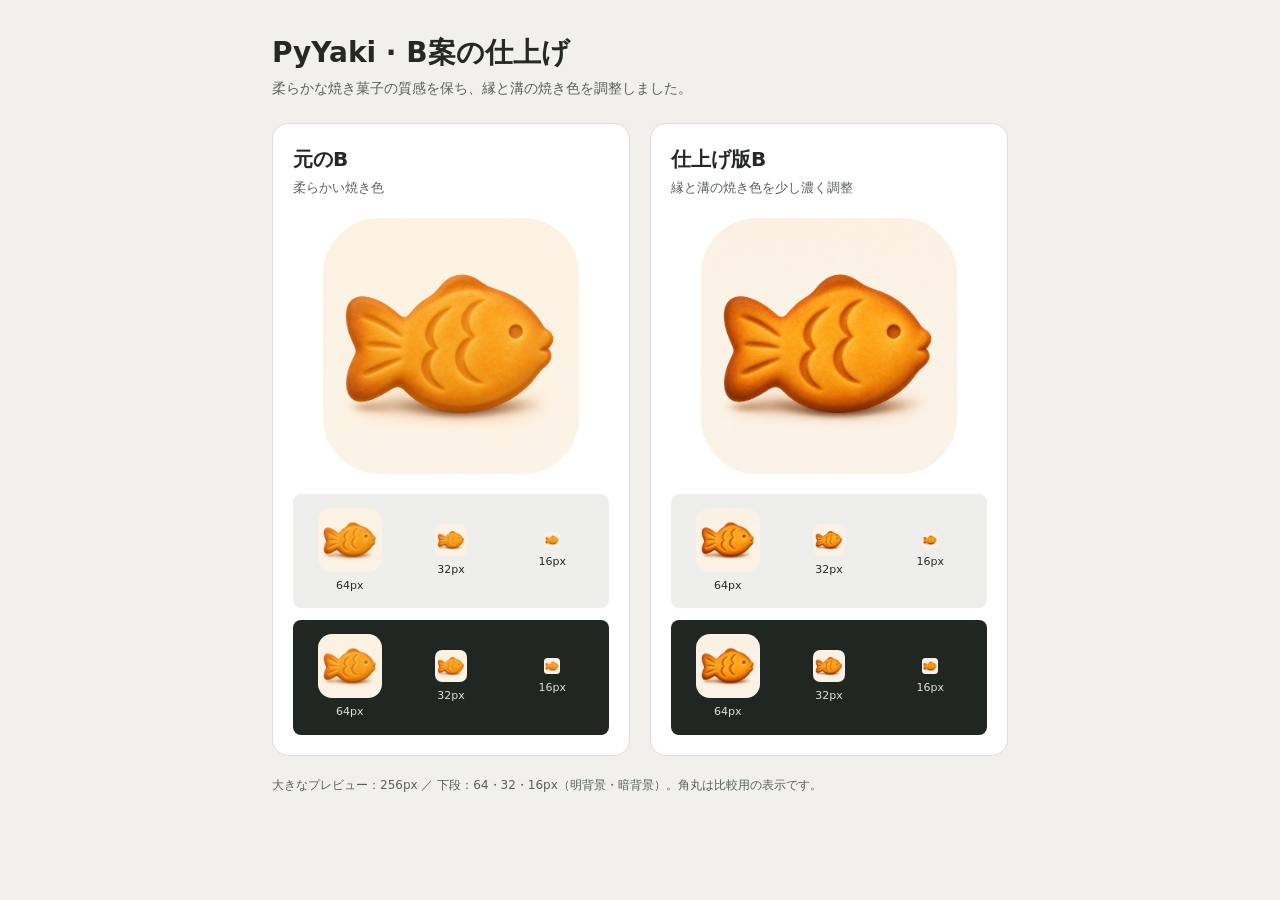
==== assets/branding/preview.html @ 3c952a67 "design: B案を基に鯛焼きアイコンの焼き色を調整" ====
<!doctype html>
<html lang="ja"><meta charset="utf-8"><meta name="viewport" content="width=device-width,initial-scale=1">
<title>PyYaki B案の仕上げ</title>
<style>
*{box-sizing:border-box}body{margin:0;padding:32px;background:#f1f0ec;color:#242926;font:14px/1.5 system-ui,sans-serif}header,main,footer{max-width:736px;margin:auto}h1{font-size:28px;margin:0 0 4px}header p{color:#59615c;margin:0 0 24px}main{display:grid;grid-template-columns:repeat(2,1fr);gap:20px}article{background:white;border:1px solid #dddeda;border-radius:16px;padding:20px}h2{font-size:20px;margin:0}article p{font-size:13px;margin:4px 0 20px;color:#59615c}.hero{display:block;max-width:100%;height:auto;margin:0 auto 20px}img{border-radius:22%;display:block}.sizes{display:flex;align-items:center;justify-content:space-around;gap:16px;border-radius:8px;padding:14px;margin-top:12px}.light{background:#eeefec}.dark{background:#202723;color:#dae1da}figure{margin:0;text-align:center;min-width:64px}figure img{margin:auto}figcaption{font:11px/1.5 system-ui,sans-serif;margin-top:6px}footer{font-size:12px;color:#59615c;padding-top:20px}@media(max-width:760px){main{grid-template-columns:1fr}article{max-width:420px;width:100%;margin:auto}}
</style>
<header><h1>PyYaki · B案の仕上げ</h1><p>柔らかな焼き菓子の質感を保ち、縁と溝の焼き色を調整しました。</p></header>
<main><article><h2>元のB</h2><p>柔らかい焼き色</p><img class="hero" src="concepts/b-soft.png" width="256" height="256" alt="元のB"><div class="sizes light"><figure><img src="concepts/b-soft.png" width="64" height="64" alt="元のB 64px"><figcaption>64px</figcaption></figure><figure><img src="concepts/b-soft.png" width="32" height="32" alt="元のB 32px"><figcaption>32px</figcaption></figure><figure><img src="concepts/b-soft.png" width="16" height="16" alt="元のB 16px"><figcaption>16px</figcaption></figure></div><div class="sizes dark"><figure><img src="concepts/b-soft.png" width="64" height="64" alt="元のB 64px"><figcaption>64px</figcaption></figure><figure><img src="concepts/b-soft.png" width="32" height="32" alt="元のB 32px"><figcaption>32px</figcaption></figure><figure><img src="concepts/b-soft.png" width="16" height="16" alt="元のB 16px"><figcaption>16px</figcaption></figure></div></article><article><h2>仕上げ版B</h2><p>縁と溝の焼き色を少し濃く調整</p><img class="hero" src="pyyaki-icon.png" width="256" height="256" alt="仕上げ版B"><div class="sizes light"><figure><img src="pyyaki-icon.png" width="64" height="64" alt="仕上げ版B 64px"><figcaption>64px</figcaption></figure><figure><img src="pyyaki-icon.png" width="32" height="32" alt="仕上げ版B 32px"><figcaption>32px</figcaption></figure><figure><img src="pyyaki-icon.png" width="16" height="16" alt="仕上げ版B 16px"><figcaption>16px</figcaption></figure></div><div class="sizes dark"><figure><img src="pyyaki-icon.png" width="64" height="64" alt="仕上げ版B 64px"><figcaption>64px</figcaption></figure><figure><img src="pyyaki-icon.png" width="32" height="32" alt="仕上げ版B 32px"><figcaption>32px</figcaption></figure><figure><img src="pyyaki-icon.png" width="16" height="16" alt="仕上げ版B 16px"><figcaption>16px</figcaption></figure></div></article></main>
<footer>大きなプレビュー：256px ／ 下段：64・32・16px（明背景・暗背景）。角丸は比較用の表示です。</footer>
</html>
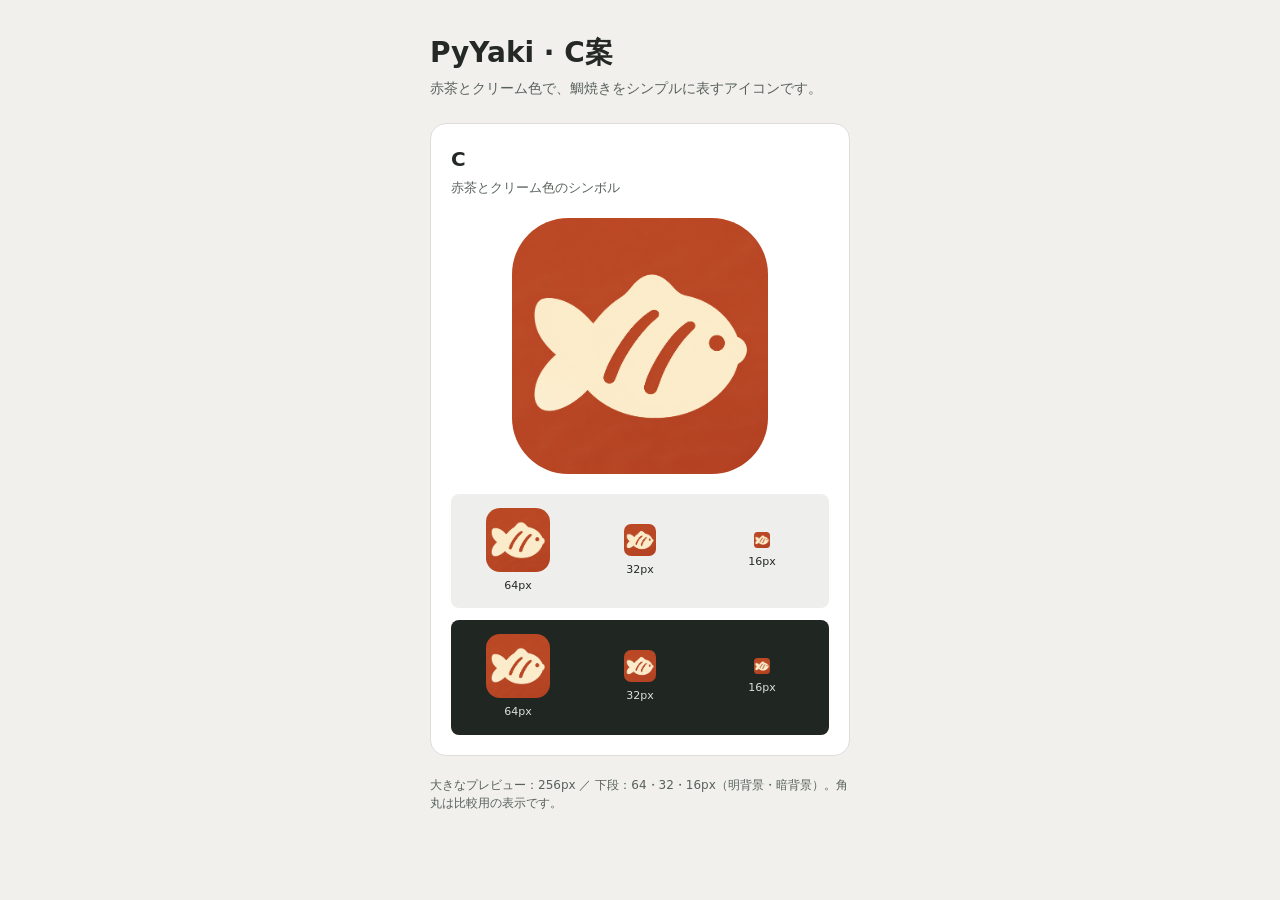
==== commit c39c6c5f: "design: アイコンの選択をC案へ訂正" ====
--- a/assets/branding/preview.html
+++ b/assets/branding/preview.html
@@ -1,10 +1,10 @@
 <!doctype html>
 <html lang="ja"><meta charset="utf-8"><meta name="viewport" content="width=device-width,initial-scale=1">
-<title>PyYaki B案の仕上げ</title>
+<title>PyYaki C案</title>
 <style>
-*{box-sizing:border-box}body{margin:0;padding:32px;background:#f1f0ec;color:#242926;font:14px/1.5 system-ui,sans-serif}header,main,footer{max-width:736px;margin:auto}h1{font-size:28px;margin:0 0 4px}header p{color:#59615c;margin:0 0 24px}main{display:grid;grid-template-columns:repeat(2,1fr);gap:20px}article{background:white;border:1px solid #dddeda;border-radius:16px;padding:20px}h2{font-size:20px;margin:0}article p{font-size:13px;margin:4px 0 20px;color:#59615c}.hero{display:block;max-width:100%;height:auto;margin:0 auto 20px}img{border-radius:22%;display:block}.sizes{display:flex;align-items:center;justify-content:space-around;gap:16px;border-radius:8px;padding:14px;margin-top:12px}.light{background:#eeefec}.dark{background:#202723;color:#dae1da}figure{margin:0;text-align:center;min-width:64px}figure img{margin:auto}figcaption{font:11px/1.5 system-ui,sans-serif;margin-top:6px}footer{font-size:12px;color:#59615c;padding-top:20px}@media(max-width:760px){main{grid-template-columns:1fr}article{max-width:420px;width:100%;margin:auto}}
+*{box-sizing:border-box}body{margin:0;padding:32px;background:#f1f0ec;color:#242926;font:14px/1.5 system-ui,sans-serif}header,main,footer{max-width:420px;margin:auto}h1{font-size:28px;margin:0 0 4px}header p{color:#59615c;margin:0 0 24px}main{display:grid;grid-template-columns:1fr;gap:20px}article{background:white;border:1px solid #dddeda;border-radius:16px;padding:20px}h2{font-size:20px;margin:0}article p{font-size:13px;margin:4px 0 20px;color:#59615c}.hero{display:block;max-width:100%;height:auto;margin:0 auto 20px}img{border-radius:22%;display:block}.sizes{display:flex;align-items:center;justify-content:space-around;gap:16px;border-radius:8px;padding:14px;margin-top:12px}.light{background:#eeefec}.dark{background:#202723;color:#dae1da}figure{margin:0;text-align:center;min-width:64px}figure img{margin:auto}figcaption{font:11px/1.5 system-ui,sans-serif;margin-top:6px}footer{font-size:12px;color:#59615c;padding-top:20px}@media(max-width:760px){main{grid-template-columns:1fr}article{max-width:420px;width:100%;margin:auto}}
 </style>
-<header><h1>PyYaki · B案の仕上げ</h1><p>柔らかな焼き菓子の質感を保ち、縁と溝の焼き色を調整しました。</p></header>
-<main><article><h2>元のB</h2><p>柔らかい焼き色</p><img class="hero" src="concepts/b-soft.png" width="256" height="256" alt="元のB"><div class="sizes light"><figure><img src="concepts/b-soft.png" width="64" height="64" alt="元のB 64px"><figcaption>64px</figcaption></figure><figure><img src="concepts/b-soft.png" width="32" height="32" alt="元のB 32px"><figcaption>32px</figcaption></figure><figure><img src="concepts/b-soft.png" width="16" height="16" alt="元のB 16px"><figcaption>16px</figcaption></figure></div><div class="sizes dark"><figure><img src="concepts/b-soft.png" width="64" height="64" alt="元のB 64px"><figcaption>64px</figcaption></figure><figure><img src="concepts/b-soft.png" width="32" height="32" alt="元のB 32px"><figcaption>32px</figcaption></figure><figure><img src="concepts/b-soft.png" width="16" height="16" alt="元のB 16px"><figcaption>16px</figcaption></figure></div></article><article><h2>仕上げ版B</h2><p>縁と溝の焼き色を少し濃く調整</p><img class="hero" src="pyyaki-icon.png" width="256" height="256" alt="仕上げ版B"><div class="sizes light"><figure><img src="pyyaki-icon.png" width="64" height="64" alt="仕上げ版B 64px"><figcaption>64px</figcaption></figure><figure><img src="pyyaki-icon.png" width="32" height="32" alt="仕上げ版B 32px"><figcaption>32px</figcaption></figure><figure><img src="pyyaki-icon.png" width="16" height="16" alt="仕上げ版B 16px"><figcaption>16px</figcaption></figure></div><div class="sizes dark"><figure><img src="pyyaki-icon.png" width="64" height="64" alt="仕上げ版B 64px"><figcaption>64px</figcaption></figure><figure><img src="pyyaki-icon.png" width="32" height="32" alt="仕上げ版B 32px"><figcaption>32px</figcaption></figure><figure><img src="pyyaki-icon.png" width="16" height="16" alt="仕上げ版B 16px"><figcaption>16px</figcaption></figure></div></article></main>
+<header><h1>PyYaki · C案</h1><p>赤茶とクリーム色で、鯛焼きをシンプルに表すアイコンです。</p></header>
+<main><article><h2>C</h2><p>赤茶とクリーム色のシンボル</p><img class="hero" src="pyyaki-icon.png" width="256" height="256" alt="PyYaki C案"><div class="sizes light"><figure><img src="pyyaki-icon.png" width="64" height="64" alt="C案 64px"><figcaption>64px</figcaption></figure><figure><img src="pyyaki-icon.png" width="32" height="32" alt="C案 32px"><figcaption>32px</figcaption></figure><figure><img src="pyyaki-icon.png" width="16" height="16" alt="C案 16px"><figcaption>16px</figcaption></figure></div><div class="sizes dark"><figure><img src="pyyaki-icon.png" width="64" height="64" alt="C案 64px"><figcaption>64px</figcaption></figure><figure><img src="pyyaki-icon.png" width="32" height="32" alt="C案 32px"><figcaption>32px</figcaption></figure><figure><img src="pyyaki-icon.png" width="16" height="16" alt="C案 16px"><figcaption>16px</figcaption></figure></div></article></main>
 <footer>大きなプレビュー：256px ／ 下段：64・32・16px（明背景・暗背景）。角丸は比較用の表示です。</footer>
 </html>
